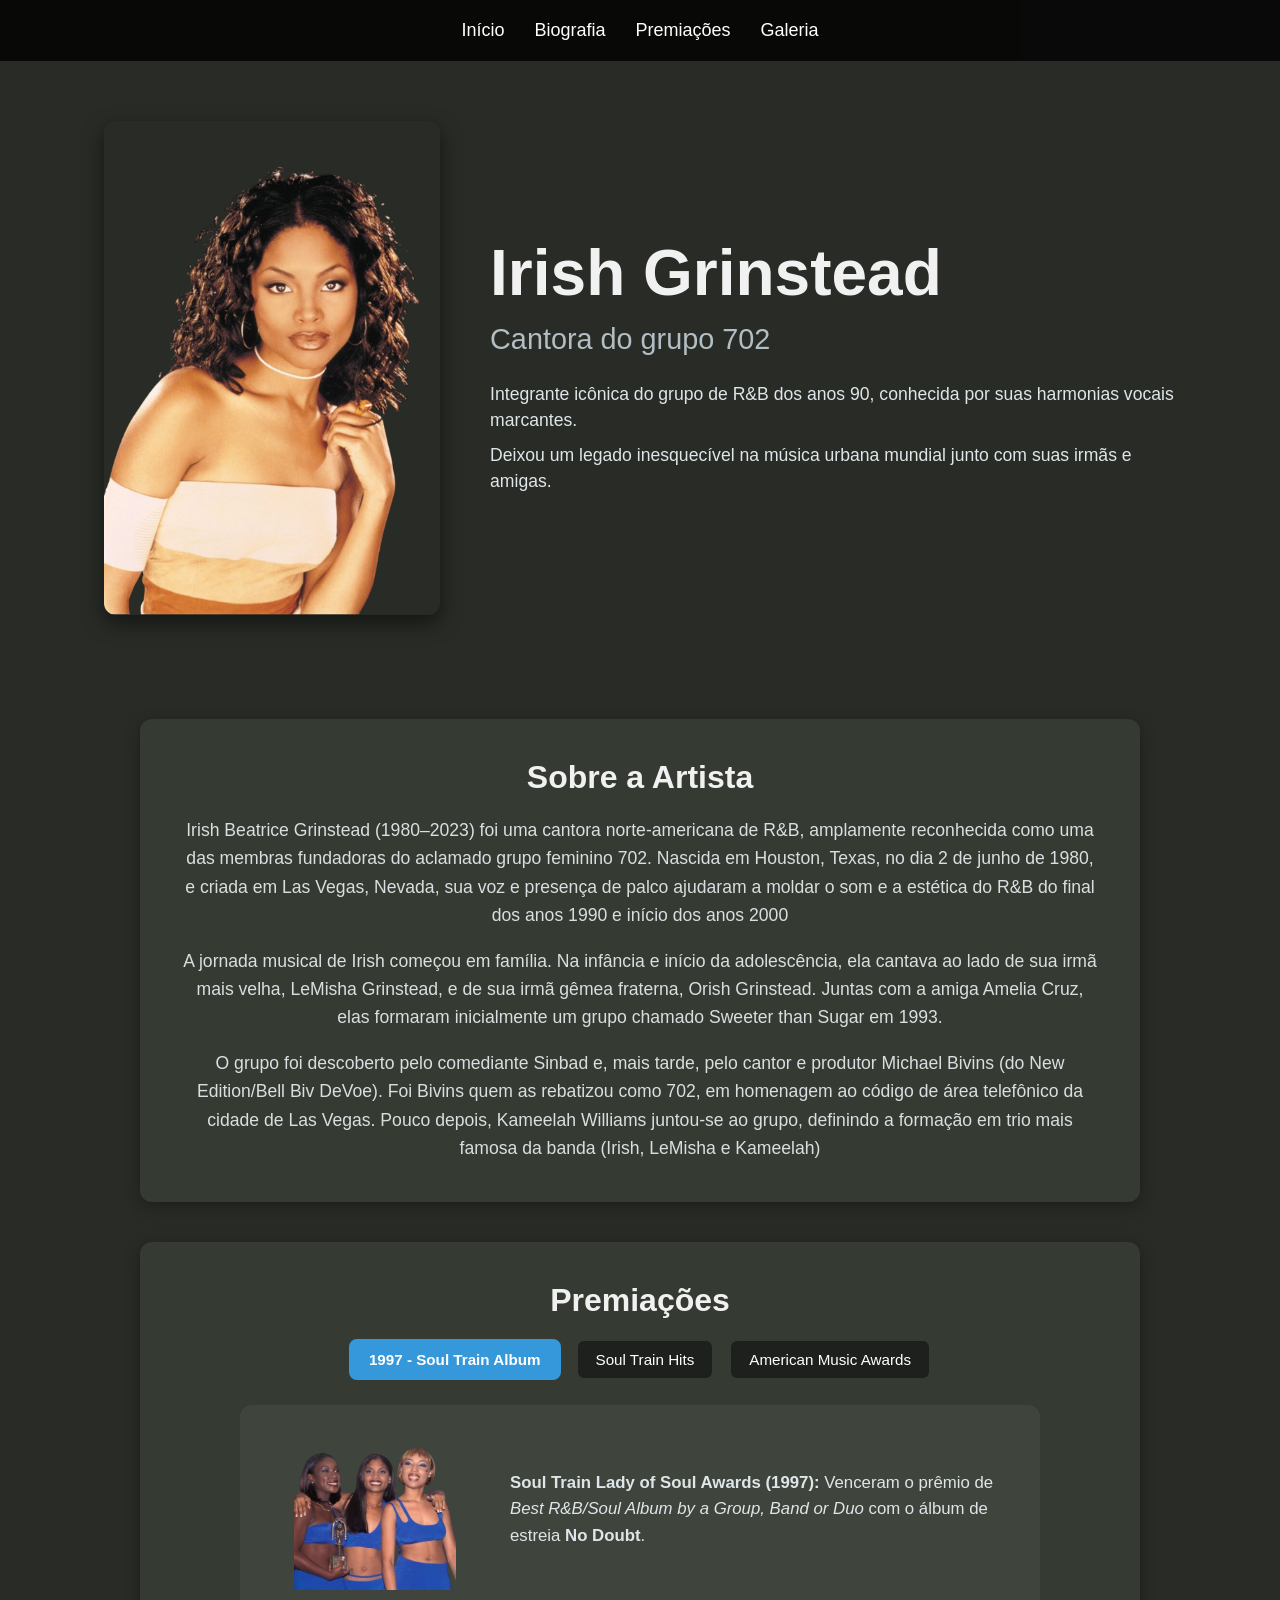
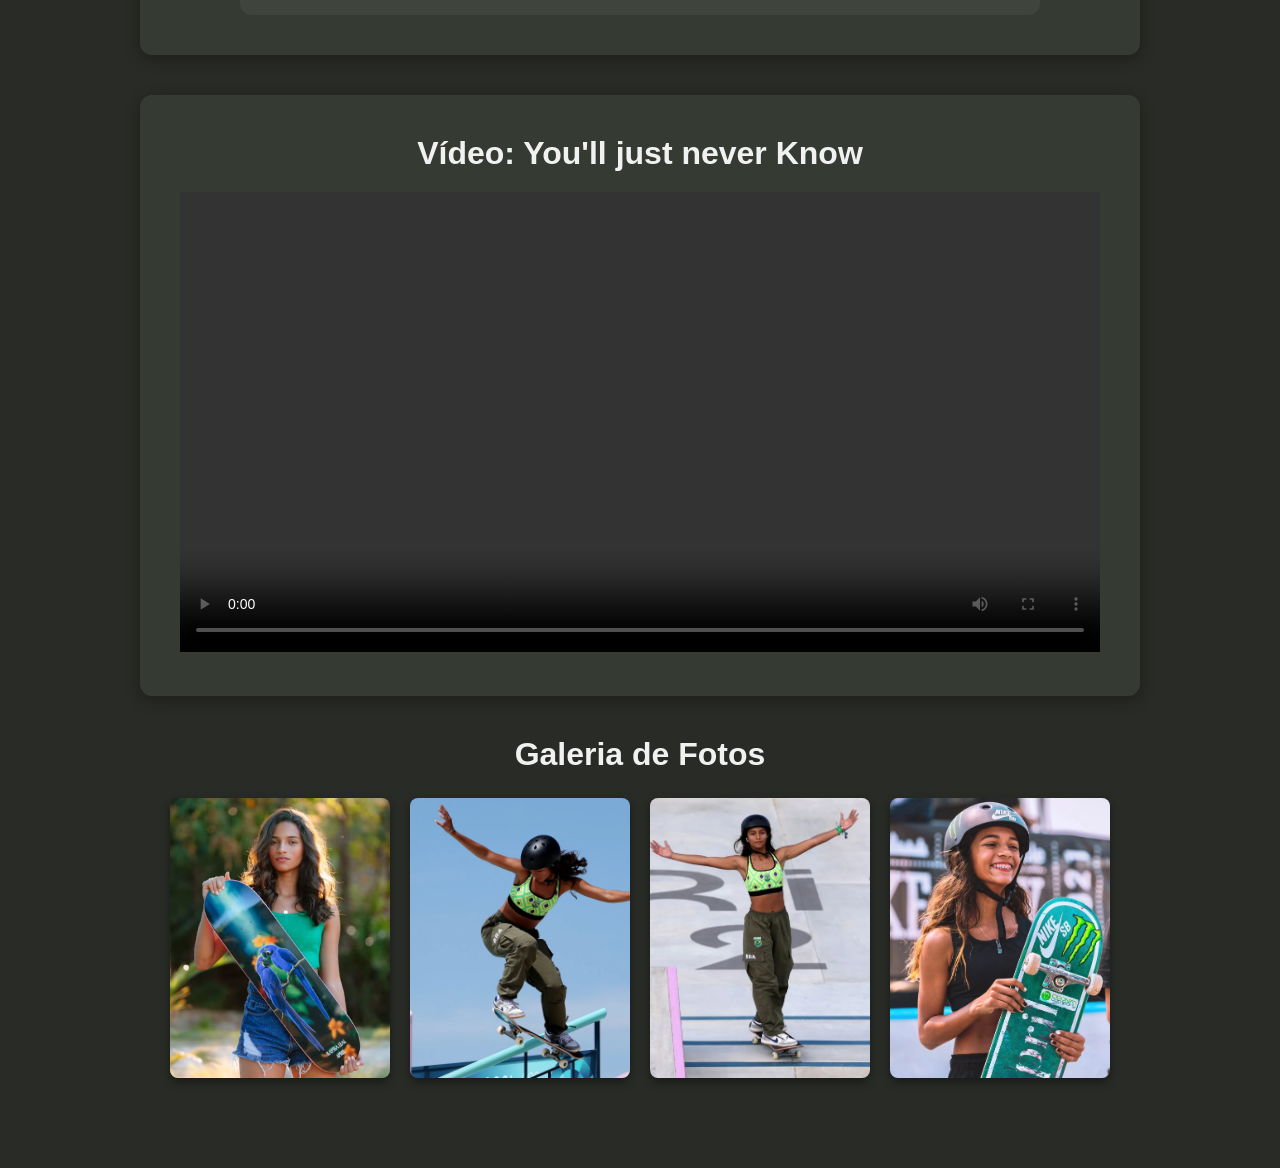
==== html/telaIrish.html @ d2e480d1 "Atualização Artista" ====
<!DOCTYPE html>
<html lang="pt-BR">

<head>
    <meta charset="UTF-8">
    <meta name="viewport" content="width=device-width, initial-scale=1.0">
    <title>Perfil - Irish Grinstead</title>
    <link rel="stylesheet" href="../css/telaIrish-style.css">
</head>

<body>

    <nav>
        <ul class="navPrincipal">
            <li><a href="#inicio">Início</a></li>
            <li><a href="#biografia">Biografia</a></li>
            <li><a href="#premiacoes">Premiações</a></li>
            <li><a href="#galeria">Galeria</a></li>
        </ul>
    </nav>

    <section id="inicio">
        <div class="imgIrish">
            <img src="../img/Irish.png" alt="Foto de Irish Grinstead">
        </div>

        <div class="txtInicio">
            <h1>Irish Grinstead</h1>
            <p class="subtitulo">Cantora do grupo 702</p>

            <div class="txtBio">
                <p>Integrante icônica do grupo de R&B dos anos 90, conhecida por suas harmonias vocais marcantes.</p>
                <p>Deixou um legado inesquecível na música urbana mundial junto com suas irmãs e amigas.</p>
            </div>
        </div>
    </section>

    <!-- Seção Biografia -->
    <section id="biografia">
        <h2>Sobre a Artista</h2>
        <p>
            Irish Beatrice Grinstead (1980–2023) foi uma cantora norte-americana de R&B, amplamente reconhecida como uma das
            membras fundadoras do aclamado grupo feminino 702. Nascida em Houston, Texas, no dia 2 de junho de 1980, e
            criada em Las Vegas, Nevada, sua voz e presença de palco ajudaram a moldar o som e a estética do R&B do
            final dos anos 1990 e início dos anos 2000
        </p>
        <br>
        <p>
            A jornada musical de Irish começou em família. Na infância e início da adolescência, ela cantava ao lado de
            sua irmã mais velha, LeMisha Grinstead, e de sua irmã gêmea fraterna, Orish Grinstead. Juntas com a amiga
            Amelia Cruz, elas formaram inicialmente um grupo chamado Sweeter than Sugar em 1993.
        </p>
        <br>
        <p>
            O grupo foi descoberto pelo comediante Sinbad e, mais tarde, pelo cantor e produtor Michael Bivins (do New
            Edition/Bell Biv DeVoe). Foi Bivins quem as rebatizou como 702, em homenagem ao código de área telefônico da
            cidade de Las Vegas. Pouco depois, Kameelah Williams juntou-se ao grupo, definindo a formação em trio mais
            famosa da banda (Irish, LeMisha e Kameelah)
        </p>
    </section>

    <section id="premiacoes">
        <h2>Premiações</h2>

        <div class="botoes-premios">
            <button class="btn-premio ativo" onclick="selecionarPremio(0)">1997 - Soul Train Album</button>
            <button class="btn-premio" onclick="selecionarPremio(1)">Soul Train Hits</button>
            <button class="btn-premio" onclick="selecionarPremio(2)">American Music Awards</button>
        </div>

        <div class="container-cards-premios">
            <div class="premio-container ativo">
                <img src="../img/premio1.png" alt="Prêmio Soul Train 1997">
                <p><strong>Soul Train Lady of Soul Awards (1997):</strong> Venceram o prêmio de <em>Best R&B/Soul Album
                        by a Group, Band or Duo</em> com o álbum de estreia <strong>No Doubt</strong>.</p>
            </div>

            <div class="premio-container">
                <img src="../img/premio2.png" alt="Prêmio Soul Train Music">
                <p><strong>Soul Train Music Awards:</strong> Indicadas e reconhecidas no cenário internacional por
                    grandes sucessos das paradas, como os hits <strong>"Steelo"</strong> e <strong>"Where My Girls
                        At?"</strong>.</p>
            </div>

            <div class="premio-container">
                <img src="../img/premio3.jpg" alt="American Music Awards">
                <p><strong>Indicações ao American Music Awards:</strong> O sucesso contínuo de seus projetos rendeu
                    indicações expressivas e a consolidação definitiva do grupo na história do R&B dos anos 90.</p>
            </div>
        </div>
    </section>

    <section id="premiacoes">
        <h2>Vídeo: You'll just never Know</h2>

        <div class="video-container">
            <video controls width="100%" class="meu-video">
                <source src="../video/You'll just never Know.mp4" type="video/mp4">
                O seu navegador não suporta a exibição deste vídeo.
            </video>
        </div>
    </section>

    <section id="galeria">
        <h2>Galeria de Fotos</h2>
        <div class="container-imagens">
            <img src="../img/img1.jpeg" alt="Foto 1 de Irish">
            <img src="../img/img2.webp" alt="Foto 2 de Irish">
            <img src="../img/img3.webp" alt="Foto 3 de Irish">
            <img src="../img/img4.avif" alt="Foto 4 de Irish">
        </div>
    </section>

    <script src="../js/telaIrish.js"></script>
</body>

</html>
---- css/telaIrish-style.css ----
* {
    margin: 0;
    padding: 0;
    box-sizing: border-box;
    font-family: Verdana, Geneva, Tahoma, sans-serif;
}
html {
    scroll-padding-top: 90px; 
}

body {
    background-color: #282B26;
    color: #ffffff;
    padding-bottom: 50px;
}

nav {
    background-color: rgba(0, 0, 0, 0.799);
    padding: 20px 0;
    position: sticky;
    top: 0;
    z-index: 100;
}

nav ul {
    font-size: 18px;
    list-style: none;
    display: flex;
    justify-content: center;
    align-items: center;
    gap: 30px;
}

nav ul li a {
    color: #ffffff;
    text-decoration: none;
    transition: color 0.2s;
}

nav ul li a:hover {
    color: #3498db;
}

#inicio {
    display: flex;
    align-items: center;
    justify-content: center;
    gap: 50px;
    padding: 60px 5%;
    max-width: 1200px;
    margin: 0 auto;
}

.imgIrish img {
    width: 100%;
    max-width: 380px;
    height: auto;
    border-radius: 12px;
    object-fit: cover;
    box-shadow: 0 8px 20px rgba(0,0,0,0.5);
}

.txtInicio {
    display: flex;
    flex-direction: column;
    gap: 15px;
}

.txtInicio h1 {
    font-size: 4rem;
    margin-bottom: 0;
    line-height: 1.1;
    color: #f1f1f1;
}

.txtInicio .subtitulo {
    font-size: 1.8rem;
    color: #b2bec3;
    margin-bottom: 10px;
}

.txtBio p {
    font-size: 1.1rem;
    color: #dfe6e9;
    margin-bottom: 8px;
    line-height: 1.5;
}

#biografia, #premiacoes {
    background-color: #353b32;
    max-width: 1000px;
    margin: 40px auto;
    padding: 40px;
    border-radius: 12px;
    box-shadow: 0 4px 15px rgba(0,0,0,0.3);
}

#biografia h2, #premiacoes h2 {
    font-size: 2rem;
    margin-bottom: 20px;
    color: #f1f1f1;
    text-align: center;
}

#biografia p {
    font-size: 1.1rem;
    line-height: 1.6;
    color: #dcdde1;
    text-align: center;
}

.botoes-premios {
    display: flex;
    justify-content: center;
    gap: 15px;
    margin-bottom: 25px;
    flex-wrap: wrap;
}

.btn-premio {
    background-color: #1e201d;
    color: #ffffff;
    border: 2px solid #353b32;
    padding: 10px 18px;
    border-radius: 8px;
    cursor: pointer;
    font-size: 0.95rem;
    transition: all 0.3s ease;
}

.btn-premio:hover {
    background-color: #353b32;
}

.btn-premio.ativo {
    background-color: #3498db;
    border-color: #3498db;
    font-weight: bold;
}

.premio-container {
    display: none;
    align-items: center;
    gap: 25px;
    background: rgba(255, 255, 255, 0.05);
    padding: 25px;
    border-radius: 12px;
    text-align: left;
    max-width: 800px;
    margin: 0 auto;
}

.premio-container.ativo {
    display: flex;
}

.premio-container img {
    width: 100%;
    max-width: 220px;
    height: 160px;
    border-radius: 8px;
    object-fit: cover;
}

.premio-container p {
    font-size: 1.05rem;
    line-height: 1.6;
    color: #dfe6e9;
}

.premio-container img {
    width: 100%;
    max-width: 220px;
    height: 160px;
    border-radius: 8px;
    object-fit: contain; 
}

#galeria {
    max-width: 1200px;
    margin: 40px auto;
    padding: 0 5%;
    text-align: center;
}

#galeria h2 {
    font-size: 2rem;
    margin-bottom: 25px;
    color: #f1f1f1;
}

.container-imagens {
    display: flex;
    justify-content: center;
    gap: 20px;
    flex-wrap: wrap;
}

#galeria img {
    width: 220px;
    height: 280px;
    object-fit: cover;
    border-radius: 8px;
    transition: transform 0.3s ease, box-shadow 0.3s ease;
    box-shadow: 0 4px 10px rgba(0,0,0,0.4);
}

#galeria img:hover {
    transform: scale(1.05);
    box-shadow: 0 8px 20px rgba(0,0,0,0.6);
}
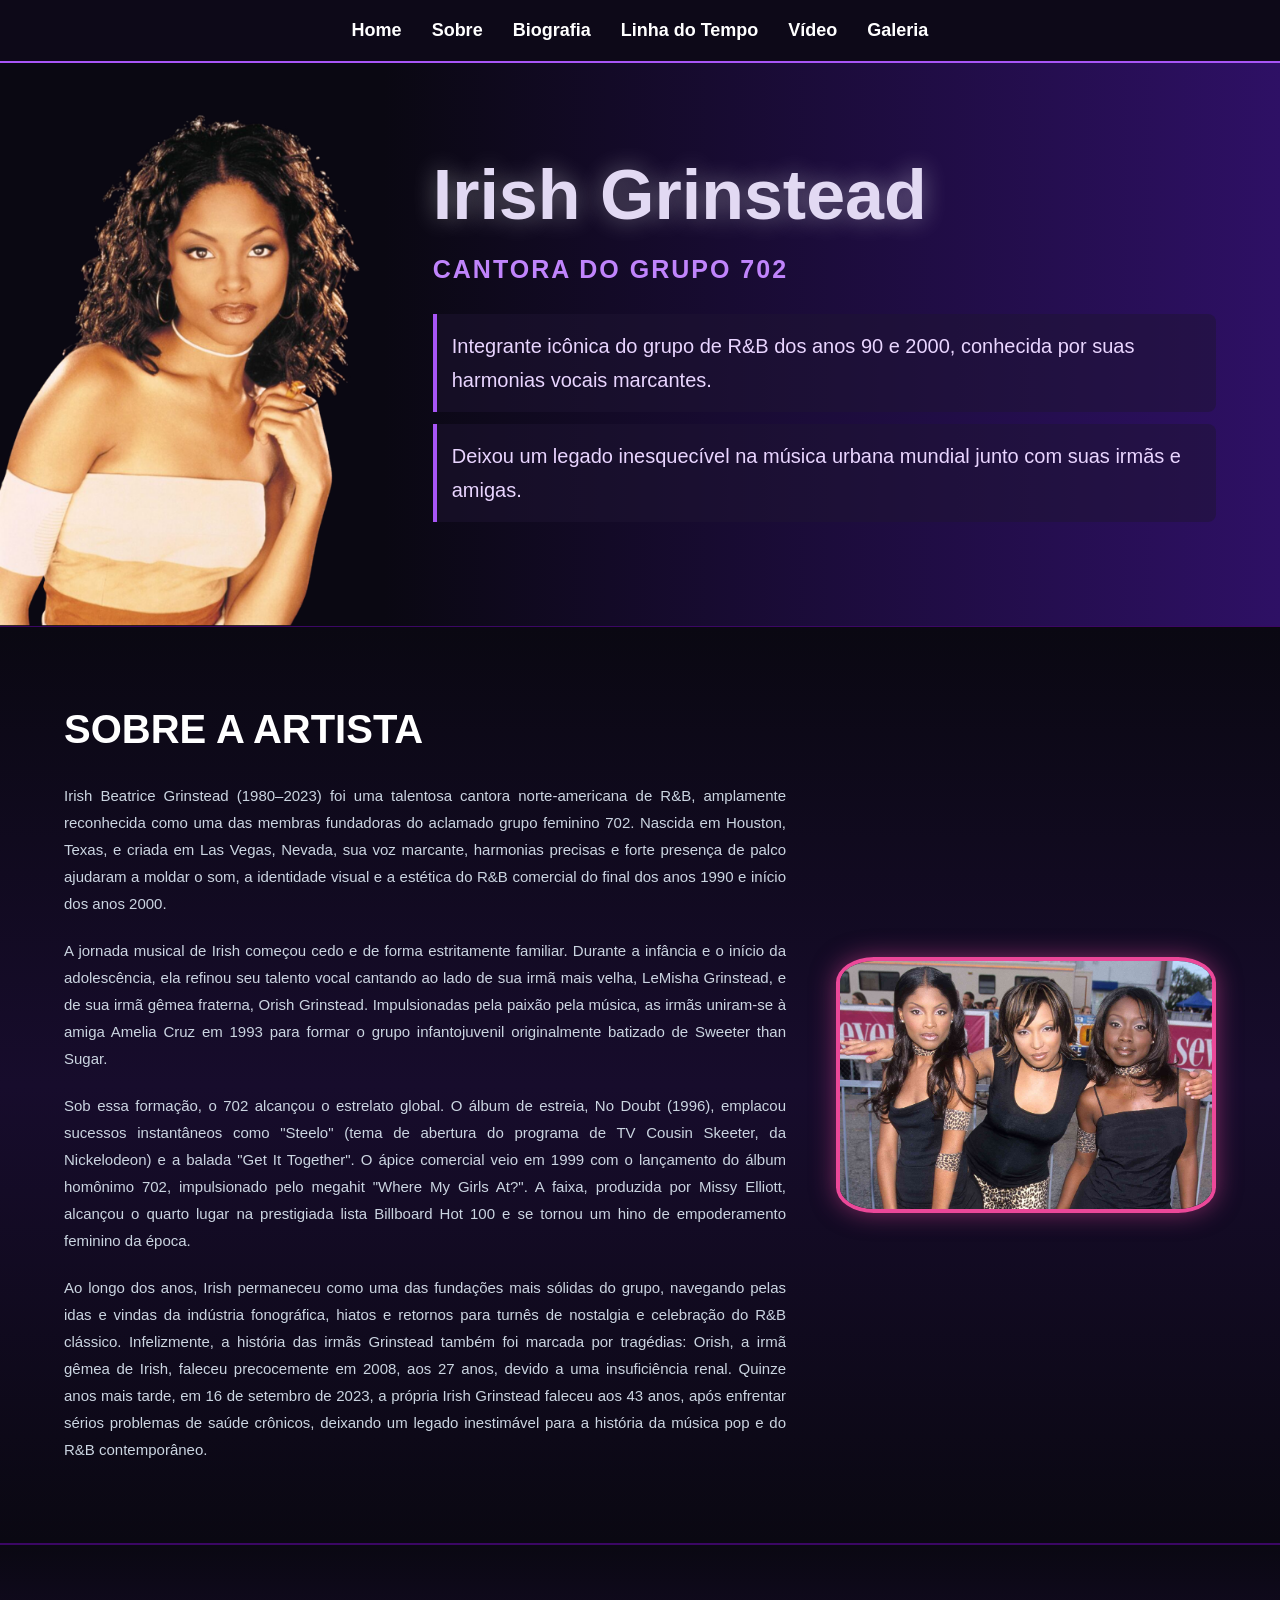
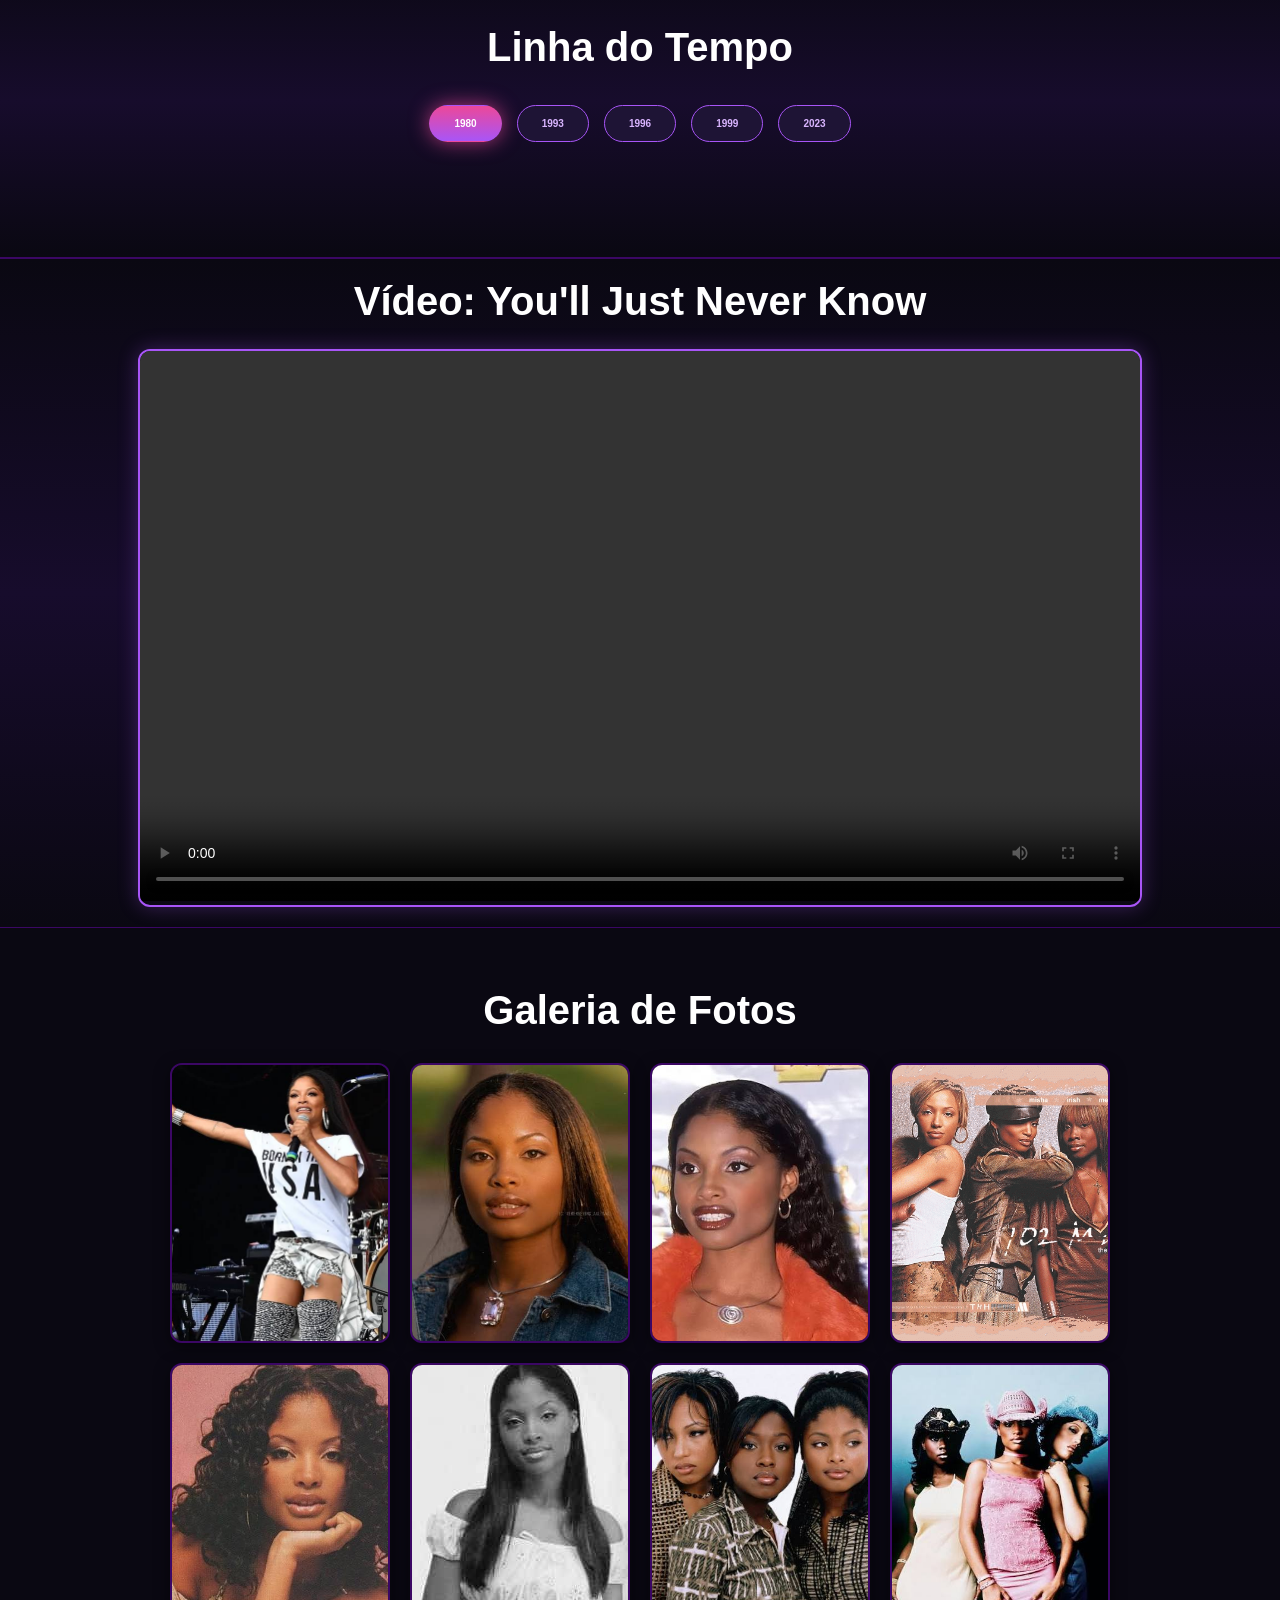
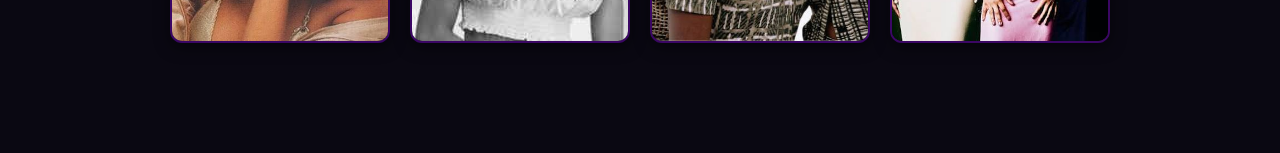
==== commit 52e70dae: "Atualização: Artista/Home" ====
--- a/html/telaIrish.html
+++ b/html/telaIrish.html
@@ -12,86 +12,125 @@
 
     <nav>
         <ul class="navPrincipal">
-            <li><a href="#inicio">Início</a></li>
+            <li><a href="../index.html">Home</a></li>
+            <li><a href="#sobre">Sobre</a></li>
             <li><a href="#biografia">Biografia</a></li>
-            <li><a href="#premiacoes">Premiações</a></li>
+            <li><a href="#linha-do-tempo">Linha do Tempo</a></li>
+            <li><a href="#video">Vídeo</a></li>
             <li><a href="#galeria">Galeria</a></li>
         </ul>
     </nav>
 
-    <section id="inicio">
+    <section id="sobre">
         <div class="imgIrish">
             <img src="../img/Irish.png" alt="Foto de Irish Grinstead">
         </div>
 
-        <div class="txtInicio">
+        <div class="txtSobre">
             <h1>Irish Grinstead</h1>
             <p class="subtitulo">Cantora do grupo 702</p>
 
             <div class="txtBio">
-                <p>Integrante icônica do grupo de R&B dos anos 90, conhecida por suas harmonias vocais marcantes.</p>
+                <p>Integrante icônica do grupo de R&B dos anos 90 e 2000, conhecida por suas harmonias vocais marcantes.
+                </p>
                 <p>Deixou um legado inesquecível na música urbana mundial junto com suas irmãs e amigas.</p>
             </div>
         </div>
     </section>
 
-    <!-- Seção Biografia -->
     <section id="biografia">
-        <h2>Sobre a Artista</h2>
-        <p>
-            Irish Beatrice Grinstead (1980–2023) foi uma cantora norte-americana de R&B, amplamente reconhecida como uma das
-            membras fundadoras do aclamado grupo feminino 702. Nascida em Houston, Texas, no dia 2 de junho de 1980, e
-            criada em Las Vegas, Nevada, sua voz e presença de palco ajudaram a moldar o som e a estética do R&B do
-            final dos anos 1990 e início dos anos 2000
-        </p>
-        <br>
-        <p>
-            A jornada musical de Irish começou em família. Na infância e início da adolescência, ela cantava ao lado de
-            sua irmã mais velha, LeMisha Grinstead, e de sua irmã gêmea fraterna, Orish Grinstead. Juntas com a amiga
-            Amelia Cruz, elas formaram inicialmente um grupo chamado Sweeter than Sugar em 1993.
-        </p>
-        <br>
-        <p>
-            O grupo foi descoberto pelo comediante Sinbad e, mais tarde, pelo cantor e produtor Michael Bivins (do New
-            Edition/Bell Biv DeVoe). Foi Bivins quem as rebatizou como 702, em homenagem ao código de área telefônico da
-            cidade de Las Vegas. Pouco depois, Kameelah Williams juntou-se ao grupo, definindo a formação em trio mais
-            famosa da banda (Irish, LeMisha e Kameelah)
-        </p>
+        <div class="bio">
+            <h2>SOBRE A ARTISTA</h2>
+            <p>
+                Irish Beatrice Grinstead (1980–2023) foi uma talentosa cantora norte-americana de R&B, amplamente
+                reconhecida como uma das membras fundadoras do aclamado grupo feminino 702. Nascida em Houston, Texas, e
+                criada em Las Vegas, Nevada, sua voz marcante, harmonias precisas e forte presença de palco ajudaram a
+                moldar o som, a identidade visual e a estética do R&B comercial do final dos anos 1990 e início dos anos
+                2000.
+            </p>
+
+            <p>
+                A jornada musical de Irish começou cedo e de forma estritamente familiar. Durante a infância e o início
+                da adolescência, ela refinou seu talento vocal cantando ao lado de sua irmã mais velha, LeMisha
+                Grinstead, e de sua irmã gêmea fraterna, Orish Grinstead. Impulsionadas pela paixão pela música, as
+                irmãs uniram-se à amiga Amelia Cruz em 1993 para formar o grupo infantojuvenil originalmente batizado de
+                Sweeter than Sugar.
+            </p>
+
+            <p>
+                Sob essa formação, o 702 alcançou o estrelato global. O álbum de estreia, No Doubt (1996), emplacou
+                sucessos instantâneos como "Steelo" (tema de abertura do programa de TV Cousin Skeeter, da Nickelodeon)
+                e a balada "Get It Together". O ápice comercial veio em 1999 com o lançamento do álbum homônimo 702,
+                impulsionado pelo megahit "Where My Girls At?". A faixa, produzida por Missy Elliott, alcançou o quarto
+                lugar na prestigiada lista Billboard Hot 100 e se tornou um hino de empoderamento feminino da época.
+            </p>
+
+            <p>
+                Ao longo dos anos, Irish permaneceu como uma das fundações mais sólidas do grupo, navegando pelas idas e
+                vindas da indústria fonográfica, hiatos e retornos para turnês de nostalgia e celebração do R&B
+                clássico. Infelizmente, a história das irmãs Grinstead também foi marcada por tragédias: Orish, a irmã
+                gêmea de Irish, faleceu precocemente em 2008, aos 27 anos, devido a uma insuficiência renal. Quinze anos
+                mais tarde, em 16 de setembro de 2023, a própria Irish Grinstead faleceu aos 43 anos, após enfrentar
+                sérios problemas de saúde crônicos, deixando um legado inestimável para a história da música pop e do
+                R&B contemporâneo.
+            </p>
+        </div>
+        <div class="img702">
+            <img src="../img/702.jpg" alt="Foto do grupo 702">
+        </div>
     </section>
 
-    <section id="premiacoes">
-        <h2>Premiações</h2>
+    <section id="linha-do-tempo">
+        <h2>Linha do Tempo</h2>
 
-        <div class="botoes-premios">
-            <button class="btn-premio ativo" onclick="selecionarPremio(0)">1997 - Soul Train Album</button>
-            <button class="btn-premio" onclick="selecionarPremio(1)">Soul Train Hits</button>
-            <button class="btn-premio" onclick="selecionarPremio(2)">American Music Awards</button>
+        <div class="botoes-linhaTempo">
+            <button class="btn-linhaTempo ativo" onclick="selecionarAno(0)">1980</button>
+            <button class="btn-linhaTempo" onclick="selecionarAno(1)">1993</button>
+            <button class="btn-linhaTempo" onclick="selecionarAno(2)">1996</button>
+            <button class="btn-linhaTempo" onclick="selecionarAno(3)">1999</button>
+            <button class="btn-linhaTempo" onclick="selecionarAno(4)">2023</button>
         </div>
 
-        <div class="container-cards-premios">
-            <div class="premio-container ativo">
-                <img src="../img/premio1.png" alt="Prêmio Soul Train 1997">
-                <p><strong>Soul Train Lady of Soul Awards (1997):</strong> Venceram o prêmio de <em>Best R&B/Soul Album
-                        by a Group, Band or Duo</em> com o álbum de estreia <strong>No Doubt</strong>.</p>
+        <div class="container-cards-timeline">
+            <div class="linhaDoTempo-card">
+                <span class="ano-destaque">1980</span>
+                <h3>O Nascimento</h3>
+                <p>Nascimento de Irish Beatrice Grinstead em Houston, Texas (junto com sua irmã gêmea Orish), mudando-se
+                    posteriormente para Las Vegas, onde começaram a cantar.</p>
             </div>
 
-            <div class="premio-container">
-                <img src="../img/premio2.png" alt="Prêmio Soul Train Music">
-                <p><strong>Soul Train Music Awards:</strong> Indicadas e reconhecidas no cenário internacional por
-                    grandes sucessos das paradas, como os hits <strong>"Steelo"</strong> e <strong>"Where My Girls
-                        At?"</strong>.</p>
+            <div class="linhaDoTempo-card">
+                <span class="ano-destaque">1993</span>
+                <h3>A Formação do Grupo</h3>
+                <p>As irmãs Grinstead se unem à amiga Amelia Cruz para formar o grupo infantojuvenil de R&B que mais
+                    tarde se tornaria o 702 (nome inspirado no código de área telefônico de Las Vegas).</p>
             </div>
 
-            <div class="premio-container">
-                <img src="../img/premio3.jpg" alt="American Music Awards">
-                <p><strong>Indicações ao American Music Awards:</strong> O sucesso contínuo de seus projetos rendeu
-                    indicações expressivas e a consolidação definitiva do grupo na história do R&B dos anos 90.</p>
+            <div class="linhaDoTempo-card">
+                <span class="ano-destaque">1996</span>
+                <h3>Estreia de Sucesso (No Doubt)</h3>
+                <p>Lançamento do álbum de estreia do 702, que emplacou sucessos marcantes nas paradas e consagrou o
+                    grupo na cena R&B dos anos 90.</p>
+            </div>
+
+            <div class="linhaDoTempo-card">
+                <span class="ano-destaque">1999</span>
+                <h3>O Megahit "Where My Girls At?"</h3>
+                <p>Lançamento do segundo álbum (homônimo) impulsionado pelo hit mundial produzido por Missy Elliott,
+                    alcançando o Top 5 da Billboard Hot 100.</p>
+            </div>
+
+            <div class="linhaDoTempo-card">
+                <span class="ano-destaque">2023</span>
+                <h3>Legado Inesquecível</h3>
+                <p>Falecimento de Irish Grinstead aos 43 anos, deixando um legado eterno na história da música urbana e
+                    nos corações dos fãs de R&B.</p>
             </div>
         </div>
     </section>
 
-    <section id="premiacoes">
-        <h2>Vídeo: You'll just never Know</h2>
+    <section id="video">
+        <h2>Vídeo: You'll Just Never Know</h2>
 
         <div class="video-container">
             <video controls width="100%" class="meu-video">
@@ -104,10 +143,14 @@
     <section id="galeria">
         <h2>Galeria de Fotos</h2>
         <div class="container-imagens">
-            <img src="../img/img1.jpeg" alt="Foto 1 de Irish">
-            <img src="../img/img2.webp" alt="Foto 2 de Irish">
-            <img src="../img/img3.webp" alt="Foto 3 de Irish">
-            <img src="../img/img4.avif" alt="Foto 4 de Irish">
+            <img src="../img/irish1.jpg" alt="Foto 1 de Irish">
+            <img src="../img/irish2.jpg" alt="Foto 2 de Irish">
+            <img src="../img/irish3.jpg" alt="Foto 3 de Irish">
+            <img src="../img/irish4.png" alt="Foto 4 de Irish">
+            <img src="../img/irish5.jpg" alt="Foto 5 de Irish">
+            <img src="../img/irish6.jpg" alt="Foto 6 de Irish">
+            <img src="../img/irish7.jpg" alt="Foto 7 de Irish">
+            <img src="../img/irish8.jpg" alt="Foto 8 de Irish">
         </div>
     </section>
 
--- a/css/telaIrish-style.css
+++ b/css/telaIrish-style.css
@@ -4,22 +4,25 @@
     box-sizing: border-box;
     font-family: Verdana, Geneva, Tahoma, sans-serif;
 }
+
 html {
-    scroll-padding-top: 90px; 
+    scroll-padding-top: 60px;
 }
 
 body {
-    background-color: #282B26;
-    color: #ffffff;
+    background-color: #0a0812;
+    color: #e2d9f3;
     padding-bottom: 50px;
 }
 
+/*Navbar*/
 nav {
-    background-color: rgba(0, 0, 0, 0.799);
+    background-color: rgba(15, 10, 25, 0.92);
+    backdrop-filter: blur(8px);
+    border-bottom: 2px solid #a855f7;
     padding: 20px 0;
     position: sticky;
     top: 0;
-    z-index: 100;
 }
 
 nav ul {
@@ -34,159 +37,243 @@
 nav ul li a {
     color: #ffffff;
     text-decoration: none;
-    transition: color 0.2s;
+    font-weight: 600;
 }
 
 nav ul li a:hover {
-    color: #3498db;
-}
-
-#inicio {
-    display: flex;
-    align-items: center;
-    justify-content: center;
+    color: #ec4899;
+    text-shadow: 0 0 10px #ec4899, 0 0 20px #a855f7;
+}
+
+/*section sobre*/
+#sobre {
+    max-height: 100vh;
+    width: 100%;
+    display: flex;
+    align-items: center;
     gap: 50px;
-    padding: 60px 5%;
-    max-width: 1200px;
-    margin: 0 auto;
+    padding: 0;
+    background: linear-gradient(to left, #2e1065 0%, #0a0812 70%);
 }
 
 .imgIrish img {
+    display: block;
+    width: 100%;
+    max-width: 650px;
+    height: 90%;
+    object-fit: cover;
+}
+
+.txtSobre {
+    display: flex;
+    flex-direction: column;
+    gap: 20px;
+    max-width: 850px;
+    padding-right: 5%;
+}
+
+.txtSobre h1 {
+    font-size: 70px;
+    font-weight: 800px;
+    text-shadow: 0 0 25px rgba(255, 255, 255, 0.4);
+}
+
+.txtSobre .subtitulo {
+    font-size: 25px;
+    color: #c084fc;
+    font-weight: 600;
+    text-transform: uppercase;
+    letter-spacing: 2px;
+    margin-bottom: 10px;
+}
+
+.txtBio p {
+    font-size: 20px;
+    color: #e9d5ff;
+    line-height: 1.7;
+    margin-bottom: 12px;
+    background: rgba(30, 20, 50, 0.5);
+    padding: 15px;
+    border-left: 4px solid #a855f7;
+    border-radius: 0 8px 8px 0;
+}
+
+/*section biografia*/
+#biografia {
+    width: 100%;
+    display: flex;
+    align-items: center;
+    gap: 50px;
+    padding: 80px 5%;
+    box-sizing: border-box;
+    background: linear-gradient(#0a0812 0%, #170c2c 50%, #0a0812 100%);
+    border-top: 1px solid #3b0764;
+    border-bottom: 1px solid #3b0764;
+}
+
+.bio {
+    flex: 1;
+    display: flex;
+    flex-direction: column;
+    gap: 20px;
+}
+
+.bio h2 {
+    font-size: 40px;
+    color: #ffffff;
+    text-align: left;
+    padding-bottom: 10px;
+
+}
+
+#biografia p {
+    font-size: 15px;
+    line-height: 1.8;
+    color: #cbd5e1;
+    text-align: justify;
+}
+
+.img702 {
+    display: flex;
+    justify-content: center;
+    align-items: center;
+}
+
+.img702 img {
     width: 100%;
     max-width: 380px;
     height: auto;
+    border-radius: 10%;
+    border: 4px solid #ec4899;
+    box-shadow: 0 0 25px rgba(236, 72, 153, 0.5);
+}
+
+/*section linha do tempo*/
+#linha-do-tempo {
+    width: 100%;
+    display: flex;
+    flex-direction: column;
+    align-items: center;
+    padding: 80px 5%;
+    box-sizing: border-box;
+    background: linear-gradient(#0a0812 0%, #170c2c 50%, #0a0812 100%);
+    border-top: 1px solid #3b0764;
+    border-bottom: 1px solid #3b0764;
+}
+
+#linha-do-tempo h2 {
+    font-size: 40px;
+    margin-bottom: 35px;
+    color: #ffffff;
+    text-align: center;
+}
+
+.botoes-linhaTempo {
+    display: flex;
+    justify-content: center;
+    gap: 15px;
+    margin-bottom: 35px;
+    position: relative;
+}
+
+.btn-linhaTempo {
+    background-color: #1e1435;
+    color: #d8b4fe;
+    border: 1px solid #a855f7;
+    padding: 12px 24px;
+    border-radius: 25px;
+    font-size: 10px;
+    font-weight: 700;
+    transition: all 0.3s ease;
+}
+
+.btn-linhaTempo.ativo {
+    background: linear-gradient( #ec4899, #a855f7);
+    color: #ffffff;
+    border-color: transparent;
+    box-shadow: 0 0 20px rgba(236, 72, 153, 0.7);
+}
+
+.container-cards-timeline {
+    width: 100%;
+    max-width: 800px;
+}
+
+.linhaDoTempo-card {
+    display: none;
+    flex-direction: column;
+    gap: 10px;
+    background: rgba(255, 255, 255, 0.04);
+    padding: 30px;
+    border-radius: 16px;
+    border: 1px solid rgba(168, 85, 247, 0.3);
+    box-shadow: 0 10px 30px rgba(0, 0, 0, 0.5);
+}
+
+.linhaDoTempo-card.ativo {
+    display: flex;
+}
+
+.ano-destaque {
+    font-size: 20px;
+    font-weight: 800;
+    color: #ec4899;
+}
+
+.linhaDoTempo-card h3 {
+    font-size: 25px;
+    color: #ffffff;
+}
+
+.linhaDoTempo-card p {
+    font-size: 20px;
+    color: #cbd5e1;
+}
+
+/*section video*/
+#video {
+    width: 100%;
+    display: flex;
+    flex-direction: column;
+    align-items: center;
+    padding: 20px 5%;
+    box-sizing: border-box;
+    background: linear-gradient(#0a0812 0%, #170c2c 50%, #0a0812 100%);
+    border-top: 1px solid #3b0764;
+    border-bottom: 1px solid #3b0764;
+}
+
+#video h2 {
+    font-size: 40px;
+    margin-bottom: 25px;
+    color: #ffffff;
+    text-align: center;
+}
+
+.video-container {
     border-radius: 12px;
-    object-fit: cover;
-    box-shadow: 0 8px 20px rgba(0,0,0,0.5);
-}
-
-.txtInicio {
-    display: flex;
-    flex-direction: column;
-    gap: 15px;
-}
-
-.txtInicio h1 {
-    font-size: 4rem;
-    margin-bottom: 0;
-    line-height: 1.1;
-    color: #f1f1f1;
-}
-
-.txtInicio .subtitulo {
-    font-size: 1.8rem;
-    color: #b2bec3;
-    margin-bottom: 10px;
-}
-
-.txtBio p {
-    font-size: 1.1rem;
-    color: #dfe6e9;
-    margin-bottom: 8px;
-    line-height: 1.5;
-}
-
-#biografia, #premiacoes {
-    background-color: #353b32;
+    overflow: hidden;
+    border: 2px solid #a855f7;
+    box-shadow: 0 0 20px rgba(168, 85, 247, 0.3);
+}
+
+.meu-video{
     max-width: 1000px;
-    margin: 40px auto;
-    padding: 40px;
-    border-radius: 12px;
-    box-shadow: 0 4px 15px rgba(0,0,0,0.3);
-}
-
-#biografia h2, #premiacoes h2 {
-    font-size: 2rem;
-    margin-bottom: 20px;
-    color: #f1f1f1;
-    text-align: center;
-}
-
-#biografia p {
-    font-size: 1.1rem;
-    line-height: 1.6;
-    color: #dcdde1;
-    text-align: center;
-}
-
-.botoes-premios {
-    display: flex;
-    justify-content: center;
-    gap: 15px;
-    margin-bottom: 25px;
-    flex-wrap: wrap;
-}
-
-.btn-premio {
-    background-color: #1e201d;
-    color: #ffffff;
-    border: 2px solid #353b32;
-    padding: 10px 18px;
-    border-radius: 8px;
-    cursor: pointer;
-    font-size: 0.95rem;
-    transition: all 0.3s ease;
-}
-
-.btn-premio:hover {
-    background-color: #353b32;
-}
-
-.btn-premio.ativo {
-    background-color: #3498db;
-    border-color: #3498db;
-    font-weight: bold;
-}
-
-.premio-container {
-    display: none;
-    align-items: center;
-    gap: 25px;
-    background: rgba(255, 255, 255, 0.05);
-    padding: 25px;
-    border-radius: 12px;
-    text-align: left;
-    max-width: 800px;
-    margin: 0 auto;
-}
-
-.premio-container.ativo {
-    display: flex;
-}
-
-.premio-container img {
-    width: 100%;
-    max-width: 220px;
-    height: 160px;
-    border-radius: 8px;
-    object-fit: cover;
-}
-
-.premio-container p {
-    font-size: 1.05rem;
-    line-height: 1.6;
-    color: #dfe6e9;
-}
-
-.premio-container img {
-    width: 100%;
-    max-width: 220px;
-    height: 160px;
-    border-radius: 8px;
-    object-fit: contain; 
-}
-
+    height: 550px;
+}
+
+/*section galeria*/
 #galeria {
     max-width: 1200px;
-    margin: 40px auto;
+    margin: 60px auto;
     padding: 0 5%;
     text-align: center;
 }
 
 #galeria h2 {
-    font-size: 2rem;
-    margin-bottom: 25px;
-    color: #f1f1f1;
+    font-size: 40px;
+    margin-bottom: 30px;
+    color: #ffffff;
 }
 
 .container-imagens {
@@ -200,13 +287,13 @@
     width: 220px;
     height: 280px;
     object-fit: cover;
-    border-radius: 8px;
-    transition: transform 0.3s ease, box-shadow 0.3s ease;
-    box-shadow: 0 4px 10px rgba(0,0,0,0.4);
+    border-radius: 12px;
+    border: 2px solid #3b0764;
+    box-shadow: 0 4px 15px rgba(0, 0, 0, 0.5);
 }
 
 #galeria img:hover {
     transform: scale(1.05);
-    box-shadow: 0 8px 20px rgba(0,0,0,0.6);
-}
-
+    border-color: #ec4899;
+    box-shadow: 0 0 20px rgba(236, 72, 153, 0.6);
+}
